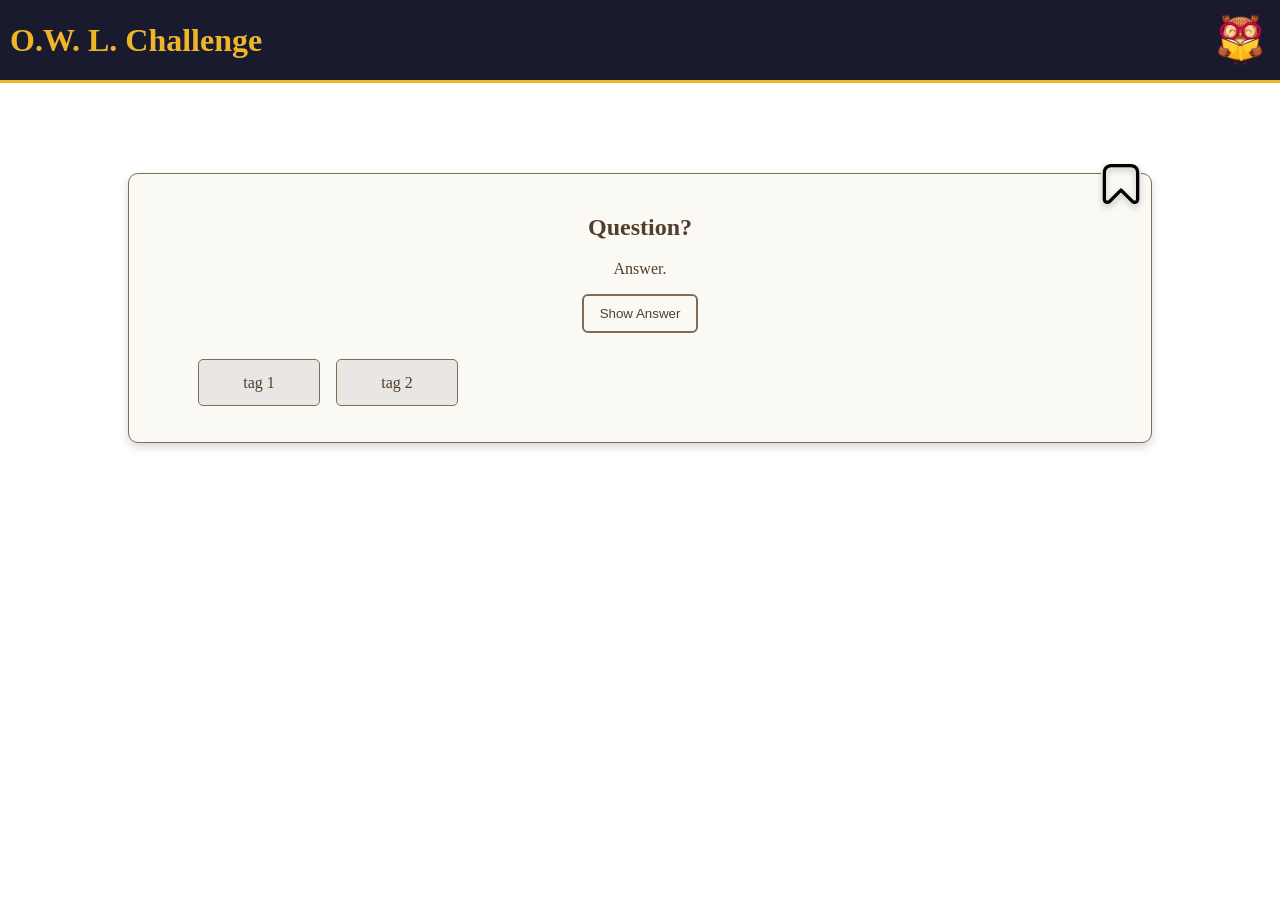
==== index.html @ 8cc373e9 "pretty cards with effects" ====
<!doctype html>
<html lang="en">
  <head>
    <meta charset="UTF-8" />
    <meta name="viewport" content="width=device-width, initial-scale=1.0" />
    <title>Harry Potter Quiz-App</title>
    <link rel="stylesheet" href="css/styles.css" />
  </head>
  <body>
    <header class="app-header">
      <h1>O.W. L. Challenge</h1>
      <img src="assets/owl.png" alt="owl icon" />
    </header>
    <main>
      <section class="card">
        <button class="bookmark">
          <img src="assets/bookmark-light.png" alt="bookmark light" />
        </button>
        <h2 class="card__question">Question?</h2>
        <p class="card__answer">Answer.</p>
        <button class="card__button">Show Answer</button>
        <ul class="card__tags">
          <li class="tag">tag 1</li>
          <li class="tag">tag 2</li>
        </ul>
      </section>
    </main>
  </body>
</html>
---- css/styles.css ----
@import url(header.css);
@import url(cards.css);
@import url(footer.css);

/* allgemeine Styles */

:root {
  --hogwarts-gold: #edb528;
  --dark-background: #1a1a2e;
  --light-background: white;
  --card-background: rgb(251, 249, 244);
}

body {
  margin: 0;
  background-color: var(--light-background);
  font-family: Georgia, "Times New Roman", Times, serif;
}
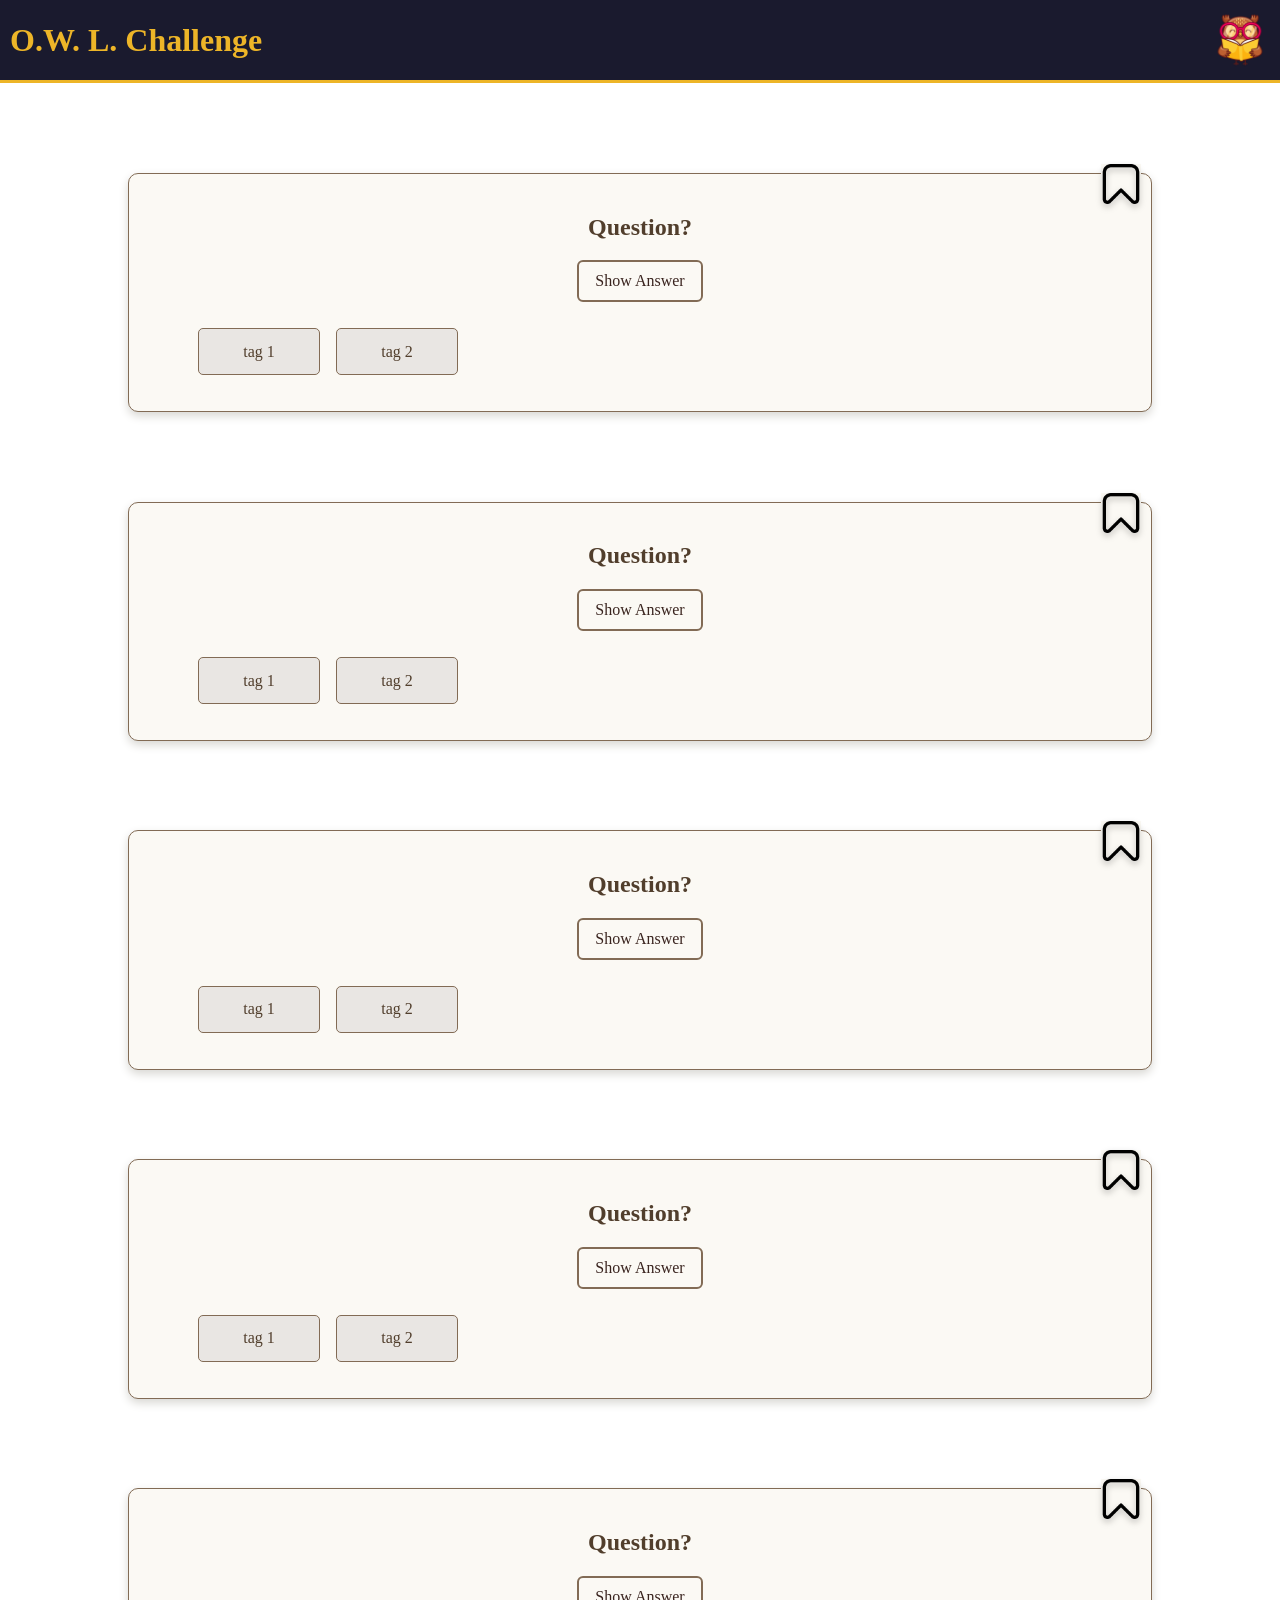
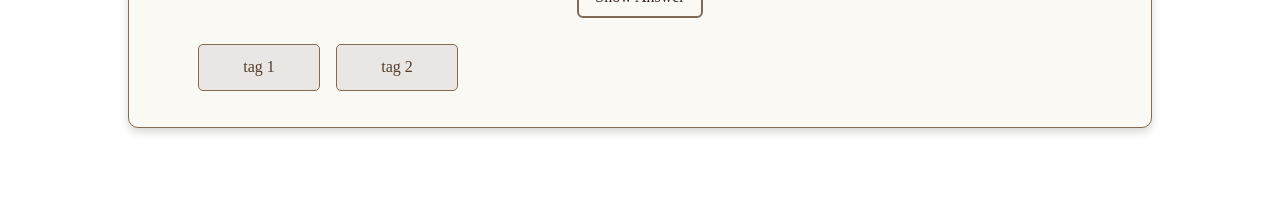
==== commit b8d37aee: "updated cards" ====
--- a/index.html
+++ b/index.html
@@ -13,12 +13,130 @@
     </header>
     <main>
       <section class="card">
-        <button class="bookmark">
-          <img src="assets/bookmark-light.png" alt="bookmark light" />
-        </button>
+        <input type="checkbox" id="bookmark1" class="bookmark-toggle" />
+        <label for="bookmark1" class="bookmark">
+          <img
+            class="bookmark-light"
+            src="assets/bookmark-light.png"
+            alt="bookmark"
+          />
+          <img
+            class="bookmark-dark"
+            src="assets/bookmark-dark.png"
+            alt="bookmark active"
+          />
+        </label>
         <h2 class="card__question">Question?</h2>
+        <input type="checkbox" id="answer1" class="answer-toggle" />
         <p class="card__answer">Answer.</p>
-        <button class="card__button">Show Answer</button>
+        <label for="answer1" class="card__button"
+          ><span class="show-text">Show Answer</span>
+          <span class="hide-text">Hide Answer</span>
+        </label>
+        <ul class="card__tags">
+          <li class="tag">tag 1</li>
+          <li class="tag">tag 2</li>
+        </ul>
+      </section>
+      <section class="card">
+        <input type="checkbox" id="bookmark2" class="bookmark-toggle" />
+        <label for="bookmark2" class="bookmark">
+          <img
+            class="bookmark-light"
+            src="assets/bookmark-light.png"
+            alt="bookmark"
+          />
+          <img
+            class="bookmark-dark"
+            src="assets/bookmark-dark.png"
+            alt="bookmark active"
+          />
+        </label>
+        <h2 class="card__question">Question?</h2>
+        <input type="checkbox" id="answer2" class="answer-toggle" />
+        <p class="card__answer">Answer.</p>
+        <label for="answer2" class="card__button"
+          ><span class="show-text">Show Answer</span>
+          <span class="hide-text">Hide Answer</span>
+        </label>
+        <ul class="card__tags">
+          <li class="tag">tag 1</li>
+          <li class="tag">tag 2</li>
+        </ul>
+      </section>
+      <section class="card">
+        <input type="checkbox" id="bookmark3" class="bookmark-toggle" />
+        <label for="bookmark3" class="bookmark">
+          <img
+            class="bookmark-light"
+            src="assets/bookmark-light.png"
+            alt="bookmark"
+          />
+          <img
+            class="bookmark-dark"
+            src="assets/bookmark-dark.png"
+            alt="bookmark active"
+          />
+        </label>
+        <h2 class="card__question">Question?</h2>
+        <input type="checkbox" id="answer3" class="answer-toggle" />
+        <p class="card__answer">Answer.</p>
+        <label for="answer3" class="card__button"
+          ><span class="show-text">Show Answer</span>
+          <span class="hide-text">Hide Answer</span>
+        </label>
+        <ul class="card__tags">
+          <li class="tag">tag 1</li>
+          <li class="tag">tag 2</li>
+        </ul>
+      </section>
+      <section class="card">
+        <input type="checkbox" id="bookmark4" class="bookmark-toggle" />
+        <label for="bookmark4" class="bookmark">
+          <img
+            class="bookmark-light"
+            src="assets/bookmark-light.png"
+            alt="bookmark"
+          />
+          <img
+            class="bookmark-dark"
+            src="assets/bookmark-dark.png"
+            alt="bookmark active"
+          />
+        </label>
+        <h2 class="card__question">Question?</h2>
+        <input type="checkbox" id="answer4" class="answer-toggle" />
+        <p class="card__answer">Answer.</p>
+        <label for="answer4" class="card__button"
+          ><span class="show-text">Show Answer</span>
+          <span class="hide-text">Hide Answer</span>
+        </label>
+        <ul class="card__tags">
+          <li class="tag">tag 1</li>
+          <li class="tag">tag 2</li>
+        </ul>
+      </section>
+      <section class="card">
+        <input type="checkbox" id="bookmark5" class="bookmark-toggle" />
+        <label for="bookmark5" class="bookmark">
+          <img
+            class="bookmark-light"
+            src="assets/bookmark-light.png"
+            alt="bookmark"
+          />
+          <img
+            class="bookmark-dark"
+            src="assets/bookmark-dark.png"
+            alt="bookmark active"
+          />
+        </label>
+        <h2 class="card__question">Question?</h2>
+        <input type="checkbox" id="answer5" class="answer-toggle" />
+        <p class="card__answer">Answer.</p>
+        <label for="answer5" class="card__button"
+          ><span class="show-text">Show Answer</span>
+          <span class="hide-text">Hide Answer</span>
+        </label>
         <ul class="card__tags">
           <li class="tag">tag 1</li>
           <li class="tag">tag 2</li>
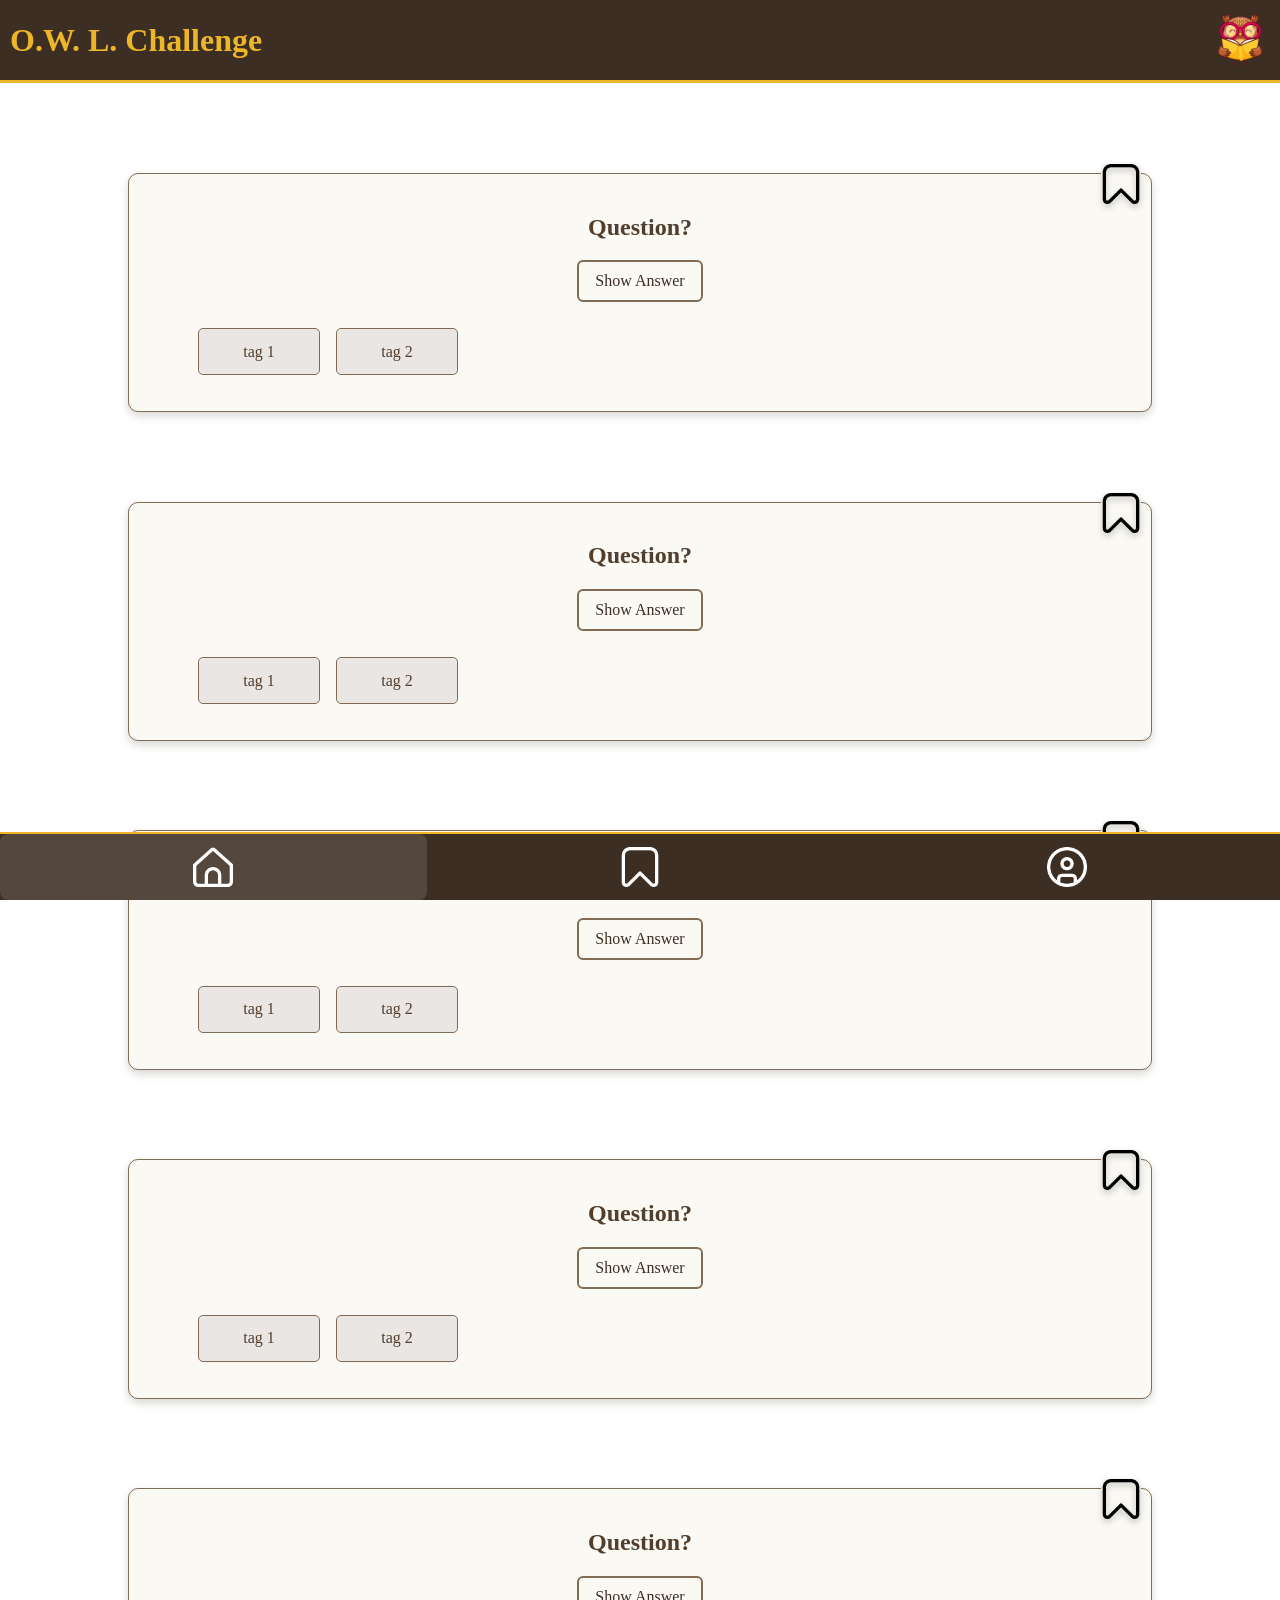
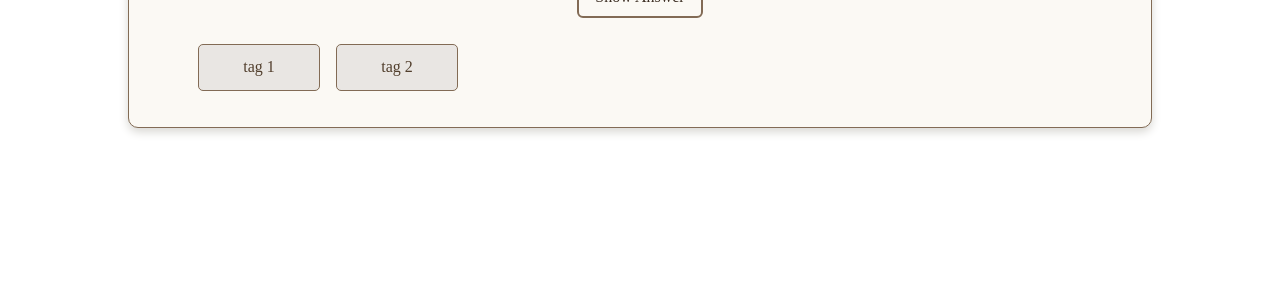
==== commit 36392663: "index.html ready" ====
--- a/index.html
+++ b/index.html
@@ -143,5 +143,18 @@
         </ul>
       </section>
     </main>
+    <footer class="app-footer">
+      <nav class="nav">
+        <a href="index.html" class="nav__link nav__link--active">
+          <img src="/assets/home-light.png" alt="home" />
+        </a>
+        <a href="bookmarks.html" class="nav__link">
+          <img src="/assets/bookmark-light.png" alt="bookmarks" />
+        </a>
+        <a href="profile.html" class="nav__link">
+          <img src="/assets/user-light.png" alt="profile" />
+        </a>
+      </nav>
+    </footer>
   </body>
 </html>
--- a/css/styles.css
+++ b/css/styles.css
@@ -6,13 +6,17 @@
 
 :root {
   --hogwarts-gold: #edb528;
-  --dark-background: #1a1a2e;
+  --dark-background: #3c2e23;
   --light-background: white;
   --card-background: rgb(251, 249, 244);
 }
 
 body {
   margin: 0;
-  background-color: var(--light-background);
+  background-color: white;
   font-family: Georgia, "Times New Roman", Times, serif;
 }
+
+main {
+  padding-bottom: 4rem;
+}
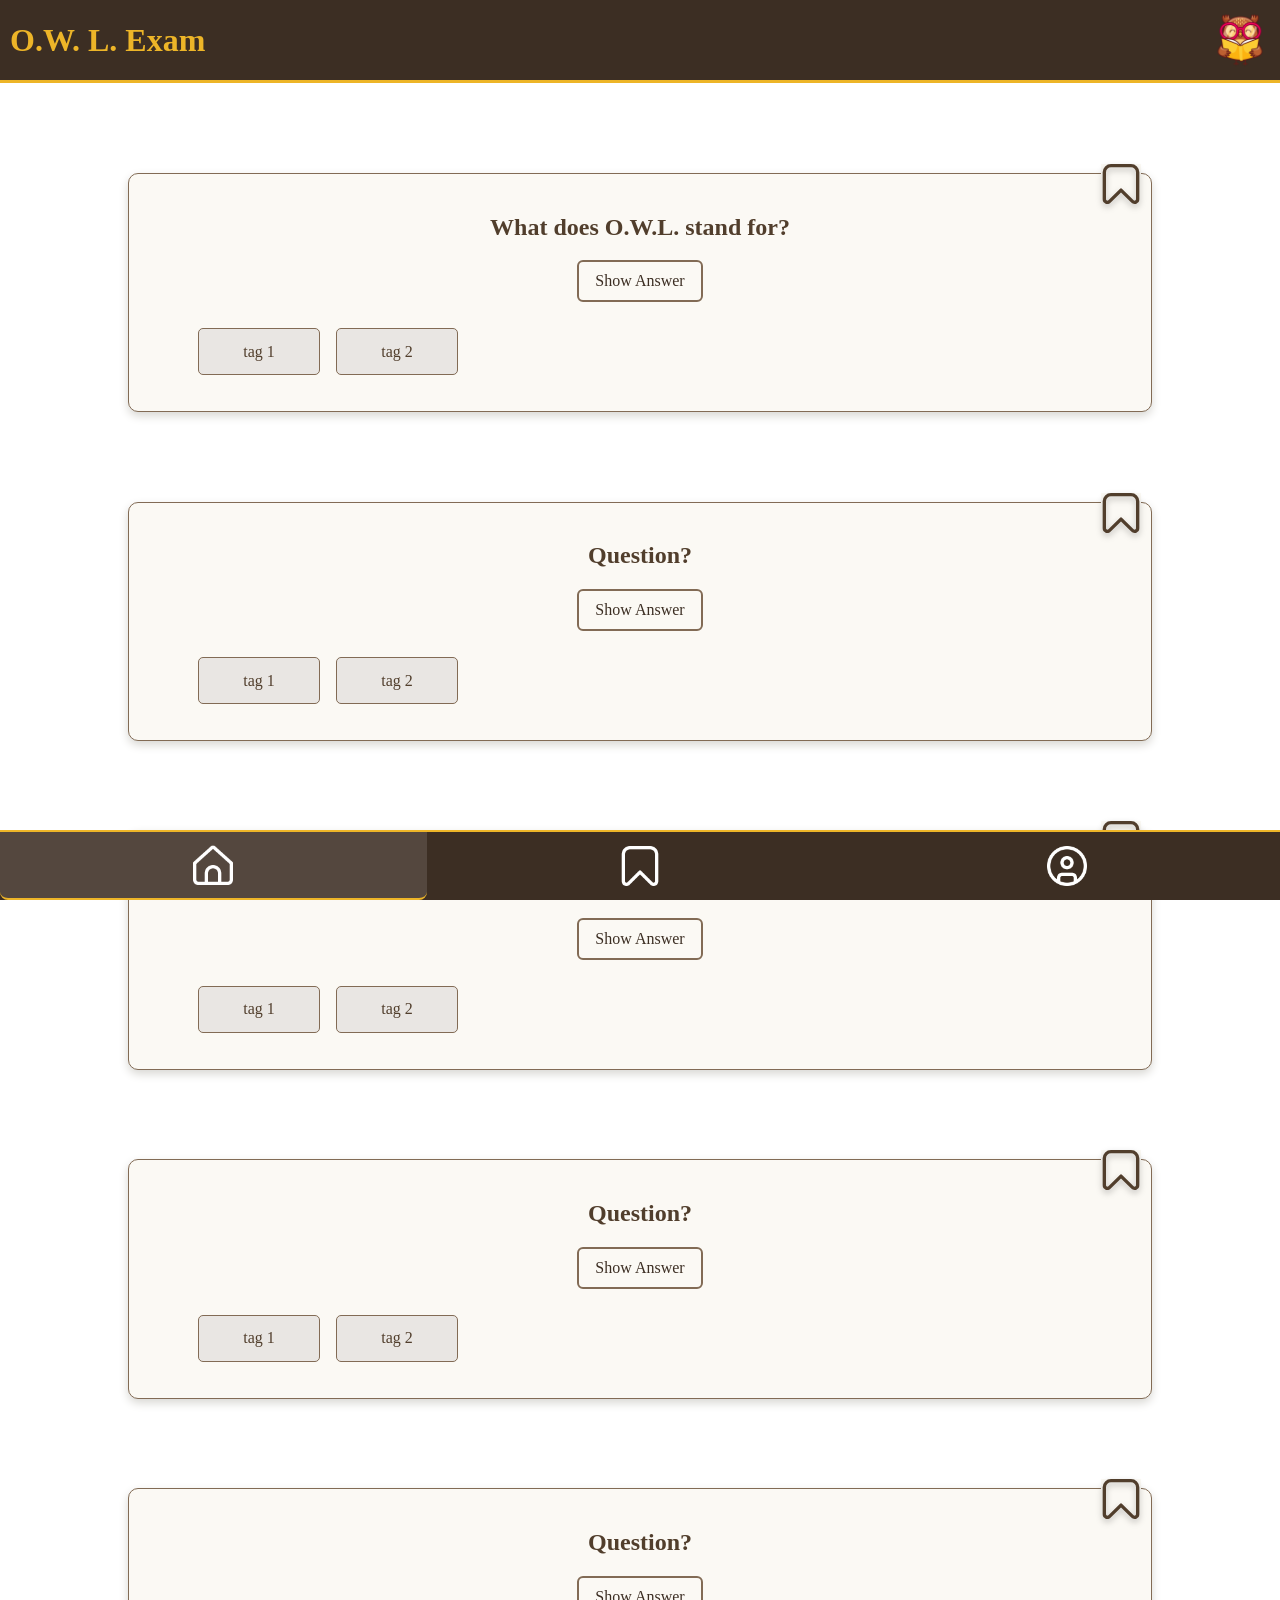
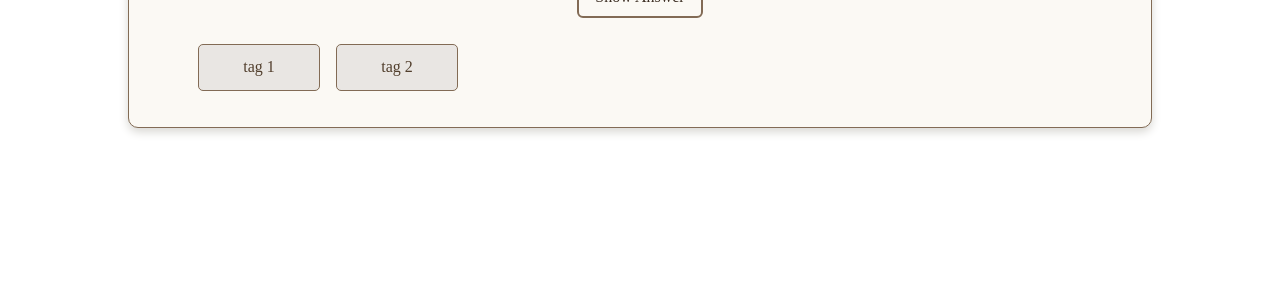
==== commit 28ad84c2: "added new bookmark icon, new footer" ====
--- a/index.html
+++ b/index.html
@@ -8,27 +8,30 @@
   </head>
   <body>
     <header class="app-header">
-      <h1>O.W. L. Challenge</h1>
+      <h1>O.W. L. Exam</h1>
       <img src="assets/owl.png" alt="owl icon" />
     </header>
     <main>
       <section class="card">
         <input type="checkbox" id="bookmark1" class="bookmark-toggle" />
-        <label for="bookmark1" class="bookmark">
-          <img
-            class="bookmark-light"
-            src="assets/bookmark-light.png"
-            alt="bookmark"
-          />
-          <img
-            class="bookmark-dark"
-            src="assets/bookmark-dark.png"
-            alt="bookmark active"
-          />
+        <label for="bookmark1" class="bookmark" aria-label="bookmark">
+          <svg class="bookmark-outline" viewBox="0 0 24 24" aria-hidden="true">
+            <path
+              d="M20.137,24a2.8,2.8,0,0,1-1.987-.835L12,17.051,5.85,23.169a2.8,2.8,0,0,1-3.095.609A2.8,2.8,0,0,1,1,21.154V5A5,5,0,0,1,6,0H18a5,5,0,0,1,5,5V21.154a2.8,2.8,0,0,1-1.751,2.624A2.867,2.867,0,0,1,20.137,24ZM6,2A3,3,0,0,0,3,5V21.154a.843.843,0,0,0,1.437.6h0L11.3,14.933a1,1,0,0,1,1.41,0l6.855,6.819a.843.843,0,0,0,1.437-.6V5a3,3,0,0,0-3-3Z"
+            />
+          </svg>
+          <svg class="bookmark-filled" viewBox="0 0 24 24">
+            <path
+              d="M2.849,23.55a2.954,2.954,0,0,0,3.266-.644L12,17.053l5.885,5.853a2.956,2.956,0,0,0,2.1.881,3.05,3.05,0,0,0,1.17-.237A2.953,2.953,0,0,0,23,20.779V5a5.006,5.006,0,0,0-5-5H6A5.006,5.006,0,0,0,1,5V20.779A2.953,2.953,0,0,0,2.849,23.55Z"
+            />
+          </svg>
         </label>
-        <h2 class="card__question">Question?</h2>
+        <h2 class="card__question">What does O.W.L. stand for?</h2>
         <input type="checkbox" id="answer1" class="answer-toggle" />
-        <p class="card__answer">Answer.</p>
+        <p class="card__answer">
+          Ordinary Wizarding Levels<br />These are important exams that Hogwarts
+          students take at the end of their fifth year.
+        </p>
         <label for="answer1" class="card__button"
           ><span class="show-text">Show Answer</span>
           <span class="hide-text">Hide Answer</span>
@@ -40,17 +43,17 @@
       </section>
       <section class="card">
         <input type="checkbox" id="bookmark2" class="bookmark-toggle" />
-        <label for="bookmark2" class="bookmark">
-          <img
-            class="bookmark-light"
-            src="assets/bookmark-light.png"
-            alt="bookmark"
-          />
-          <img
-            class="bookmark-dark"
-            src="assets/bookmark-dark.png"
-            alt="bookmark active"
-          />
+        <label for="bookmark2" class="bookmark" aria-label="bookmark">
+          <svg class="bookmark-outline" viewBox="0 0 24 24" aria-hidden="true">
+            <path
+              d="M20.137,24a2.8,2.8,0,0,1-1.987-.835L12,17.051,5.85,23.169a2.8,2.8,0,0,1-3.095.609A2.8,2.8,0,0,1,1,21.154V5A5,5,0,0,1,6,0H18a5,5,0,0,1,5,5V21.154a2.8,2.8,0,0,1-1.751,2.624A2.867,2.867,0,0,1,20.137,24ZM6,2A3,3,0,0,0,3,5V21.154a.843.843,0,0,0,1.437.6h0L11.3,14.933a1,1,0,0,1,1.41,0l6.855,6.819a.843.843,0,0,0,1.437-.6V5a3,3,0,0,0-3-3Z"
+            />
+          </svg>
+          <svg class="bookmark-filled" viewBox="0 0 24 24">
+            <path
+              d="M2.849,23.55a2.954,2.954,0,0,0,3.266-.644L12,17.053l5.885,5.853a2.956,2.956,0,0,0,2.1.881,3.05,3.05,0,0,0,1.17-.237A2.953,2.953,0,0,0,23,20.779V5a5.006,5.006,0,0,0-5-5H6A5.006,5.006,0,0,0,1,5V20.779A2.953,2.953,0,0,0,2.849,23.55Z"
+            />
+          </svg>
         </label>
         <h2 class="card__question">Question?</h2>
         <input type="checkbox" id="answer2" class="answer-toggle" />
@@ -66,17 +69,17 @@
       </section>
       <section class="card">
         <input type="checkbox" id="bookmark3" class="bookmark-toggle" />
-        <label for="bookmark3" class="bookmark">
-          <img
-            class="bookmark-light"
-            src="assets/bookmark-light.png"
-            alt="bookmark"
-          />
-          <img
-            class="bookmark-dark"
-            src="assets/bookmark-dark.png"
-            alt="bookmark active"
-          />
+        <label for="bookmark3" class="bookmark" aria-label="bookmark">
+          <svg class="bookmark-outline" viewBox="0 0 24 24" aria-hidden="true">
+            <path
+              d="M20.137,24a2.8,2.8,0,0,1-1.987-.835L12,17.051,5.85,23.169a2.8,2.8,0,0,1-3.095.609A2.8,2.8,0,0,1,1,21.154V5A5,5,0,0,1,6,0H18a5,5,0,0,1,5,5V21.154a2.8,2.8,0,0,1-1.751,2.624A2.867,2.867,0,0,1,20.137,24ZM6,2A3,3,0,0,0,3,5V21.154a.843.843,0,0,0,1.437.6h0L11.3,14.933a1,1,0,0,1,1.41,0l6.855,6.819a.843.843,0,0,0,1.437-.6V5a3,3,0,0,0-3-3Z"
+            />
+          </svg>
+          <svg class="bookmark-filled" viewBox="0 0 24 24">
+            <path
+              d="M2.849,23.55a2.954,2.954,0,0,0,3.266-.644L12,17.053l5.885,5.853a2.956,2.956,0,0,0,2.1.881,3.05,3.05,0,0,0,1.17-.237A2.953,2.953,0,0,0,23,20.779V5a5.006,5.006,0,0,0-5-5H6A5.006,5.006,0,0,0,1,5V20.779A2.953,2.953,0,0,0,2.849,23.55Z"
+            />
+          </svg>
         </label>
         <h2 class="card__question">Question?</h2>
         <input type="checkbox" id="answer3" class="answer-toggle" />
@@ -92,17 +95,17 @@
       </section>
       <section class="card">
         <input type="checkbox" id="bookmark4" class="bookmark-toggle" />
-        <label for="bookmark4" class="bookmark">
-          <img
-            class="bookmark-light"
-            src="assets/bookmark-light.png"
-            alt="bookmark"
-          />
-          <img
-            class="bookmark-dark"
-            src="assets/bookmark-dark.png"
-            alt="bookmark active"
-          />
+        <label for="bookmark4" class="bookmark" aria-label="bookmark">
+          <svg class="bookmark-outline" viewBox="0 0 24 24" aria-hidden="true">
+            <path
+              d="M20.137,24a2.8,2.8,0,0,1-1.987-.835L12,17.051,5.85,23.169a2.8,2.8,0,0,1-3.095.609A2.8,2.8,0,0,1,1,21.154V5A5,5,0,0,1,6,0H18a5,5,0,0,1,5,5V21.154a2.8,2.8,0,0,1-1.751,2.624A2.867,2.867,0,0,1,20.137,24ZM6,2A3,3,0,0,0,3,5V21.154a.843.843,0,0,0,1.437.6h0L11.3,14.933a1,1,0,0,1,1.41,0l6.855,6.819a.843.843,0,0,0,1.437-.6V5a3,3,0,0,0-3-3Z"
+            />
+          </svg>
+          <svg class="bookmark-filled" viewBox="0 0 24 24">
+            <path
+              d="M2.849,23.55a2.954,2.954,0,0,0,3.266-.644L12,17.053l5.885,5.853a2.956,2.956,0,0,0,2.1.881,3.05,3.05,0,0,0,1.17-.237A2.953,2.953,0,0,0,23,20.779V5a5.006,5.006,0,0,0-5-5H6A5.006,5.006,0,0,0,1,5V20.779A2.953,2.953,0,0,0,2.849,23.55Z"
+            />
+          </svg>
         </label>
         <h2 class="card__question">Question?</h2>
         <input type="checkbox" id="answer4" class="answer-toggle" />
@@ -118,17 +121,17 @@
       </section>
       <section class="card">
         <input type="checkbox" id="bookmark5" class="bookmark-toggle" />
-        <label for="bookmark5" class="bookmark">
-          <img
-            class="bookmark-light"
-            src="assets/bookmark-light.png"
-            alt="bookmark"
-          />
-          <img
-            class="bookmark-dark"
-            src="assets/bookmark-dark.png"
-            alt="bookmark active"
-          />
+        <label for="bookmark5" class="bookmark" aria-label="bookmark">
+          <svg class="bookmark-outline" viewBox="0 0 24 24" aria-hidden="true">
+            <path
+              d="M20.137,24a2.8,2.8,0,0,1-1.987-.835L12,17.051,5.85,23.169a2.8,2.8,0,0,1-3.095.609A2.8,2.8,0,0,1,1,21.154V5A5,5,0,0,1,6,0H18a5,5,0,0,1,5,5V21.154a2.8,2.8,0,0,1-1.751,2.624A2.867,2.867,0,0,1,20.137,24ZM6,2A3,3,0,0,0,3,5V21.154a.843.843,0,0,0,1.437.6h0L11.3,14.933a1,1,0,0,1,1.41,0l6.855,6.819a.843.843,0,0,0,1.437-.6V5a3,3,0,0,0-3-3Z"
+            />
+          </svg>
+          <svg class="bookmark-filled" viewBox="0 0 24 24">
+            <path
+              d="M2.849,23.55a2.954,2.954,0,0,0,3.266-.644L12,17.053l5.885,5.853a2.956,2.956,0,0,0,2.1.881,3.05,3.05,0,0,0,1.17-.237A2.953,2.953,0,0,0,23,20.779V5a5.006,5.006,0,0,0-5-5H6A5.006,5.006,0,0,0,1,5V20.779A2.953,2.953,0,0,0,2.849,23.55Z"
+            />
+          </svg>
         </label>
         <h2 class="card__question">Question?</h2>
         <input type="checkbox" id="answer5" class="answer-toggle" />
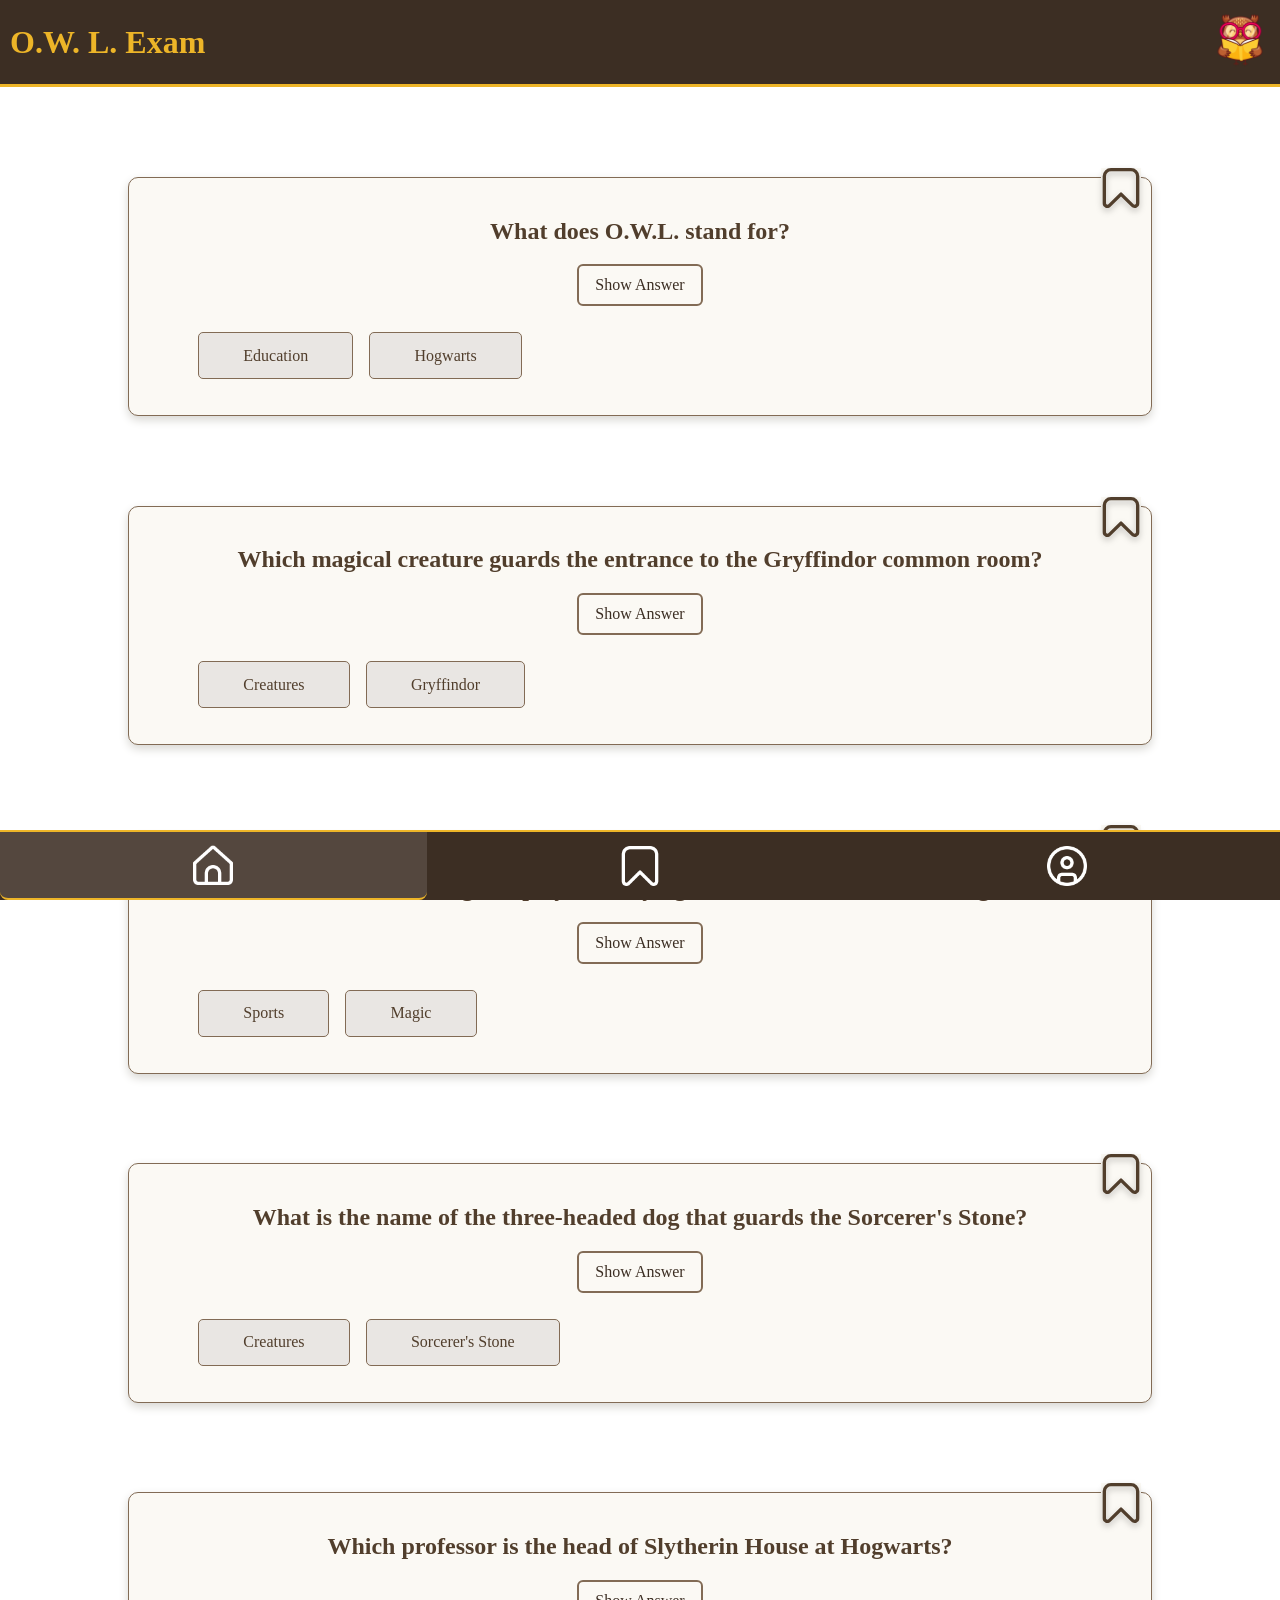
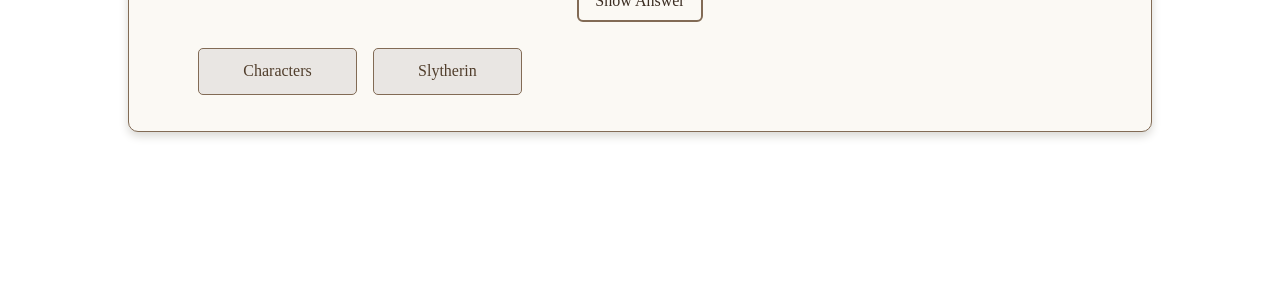
==== commit 3aab8cc7: "first accessbility" ====
--- a/index.html
+++ b/index.html
@@ -9,10 +9,12 @@
   <body>
     <header class="app-header">
       <h1>O.W. L. Exam</h1>
-      <img src="assets/owl.png" alt="owl icon" />
+      <a href="index.html" aria-label="go to home page">
+        <img src="assets/owl.png" alt="reading owl icon" />
+      </a>
     </header>
     <main>
-      <section class="card">
+      <section class="card" tabindex="0" aria-label="Question">
         <input type="checkbox" id="bookmark1" class="bookmark-toggle" />
         <label for="bookmark1" class="bookmark" aria-label="bookmark">
           <svg class="bookmark-outline" viewBox="0 0 24 24" aria-hidden="true">
@@ -37,8 +39,8 @@
           <span class="hide-text">Hide Answer</span>
         </label>
         <ul class="card__tags">
-          <li class="tag">tag 1</li>
-          <li class="tag">tag 2</li>
+          <li class="tag">Education</li>
+          <li class="tag">Hogwarts</li>
         </ul>
       </section>
       <section class="card">
@@ -55,16 +57,19 @@
             />
           </svg>
         </label>
-        <h2 class="card__question">Question?</h2>
+        <h2 class="card__question">
+          Which magical creature guards the entrance to the Gryffindor common
+          room?
+        </h2>
         <input type="checkbox" id="answer2" class="answer-toggle" />
-        <p class="card__answer">Answer.</p>
+        <p class="card__answer">The Fat Lady (portrait)</p>
         <label for="answer2" class="card__button"
           ><span class="show-text">Show Answer</span>
           <span class="hide-text">Hide Answer</span>
         </label>
         <ul class="card__tags">
-          <li class="tag">tag 1</li>
-          <li class="tag">tag 2</li>
+          <li class="tag">Creatures</li>
+          <li class="tag">Gryffindor</li>
         </ul>
       </section>
       <section class="card">
@@ -81,16 +86,19 @@
             />
           </svg>
         </label>
-        <h2 class="card__question">Question?</h2>
+        <h2 class="card__question">
+          What is the name of the game played on flying broomsticks in the
+          wizarding world?
+        </h2>
         <input type="checkbox" id="answer3" class="answer-toggle" />
-        <p class="card__answer">Answer.</p>
+        <p class="card__answer">Quidditch</p>
         <label for="answer3" class="card__button"
           ><span class="show-text">Show Answer</span>
           <span class="hide-text">Hide Answer</span>
         </label>
         <ul class="card__tags">
-          <li class="tag">tag 1</li>
-          <li class="tag">tag 2</li>
+          <li class="tag">Sports</li>
+          <li class="tag">Magic</li>
         </ul>
       </section>
       <section class="card">
@@ -107,16 +115,19 @@
             />
           </svg>
         </label>
-        <h2 class="card__question">Question?</h2>
+        <h2 class="card__question">
+          What is the name of the three-headed dog that guards the Sorcerer's
+          Stone?
+        </h2>
         <input type="checkbox" id="answer4" class="answer-toggle" />
-        <p class="card__answer">Answer.</p>
+        <p class="card__answer">Fluffy</p>
         <label for="answer4" class="card__button"
           ><span class="show-text">Show Answer</span>
           <span class="hide-text">Hide Answer</span>
         </label>
         <ul class="card__tags">
-          <li class="tag">tag 1</li>
-          <li class="tag">tag 2</li>
+          <li class="tag">Creatures</li>
+          <li class="tag">Sorcerer's Stone</li>
         </ul>
       </section>
       <section class="card">
@@ -133,20 +144,22 @@
             />
           </svg>
         </label>
-        <h2 class="card__question">Question?</h2>
+        <h2 class="card__question">
+          Which professor is the head of Slytherin House at Hogwarts?
+        </h2>
         <input type="checkbox" id="answer5" class="answer-toggle" />
-        <p class="card__answer">Answer.</p>
+        <p class="card__answer">Severus Snape</p>
         <label for="answer5" class="card__button"
           ><span class="show-text">Show Answer</span>
           <span class="hide-text">Hide Answer</span>
         </label>
         <ul class="card__tags">
-          <li class="tag">tag 1</li>
-          <li class="tag">tag 2</li>
+          <li class="tag">Characters</li>
+          <li class="tag">Slytherin</li>
         </ul>
       </section>
     </main>
-    <footer class="app-footer">
+    <footer class="app-footer" aria-label="main navigation">
       <nav class="nav">
         <a href="index.html" class="nav__link nav__link--active">
           <img src="/assets/home-light.png" alt="home" />
--- a/css/styles.css
+++ b/css/styles.css
@@ -7,8 +7,11 @@
 :root {
   --hogwarts-gold: #edb528;
   --dark-background: #3c2e23;
-  --light-background: white;
   --card-background: rgb(251, 249, 244);
+  --text-color: #513e2c;
+  --border-color: #826b55;
+  --card-button: #3c2e23;
+  --bookmark-filled: rgb(163, 34, 34);
 }
 
 body {
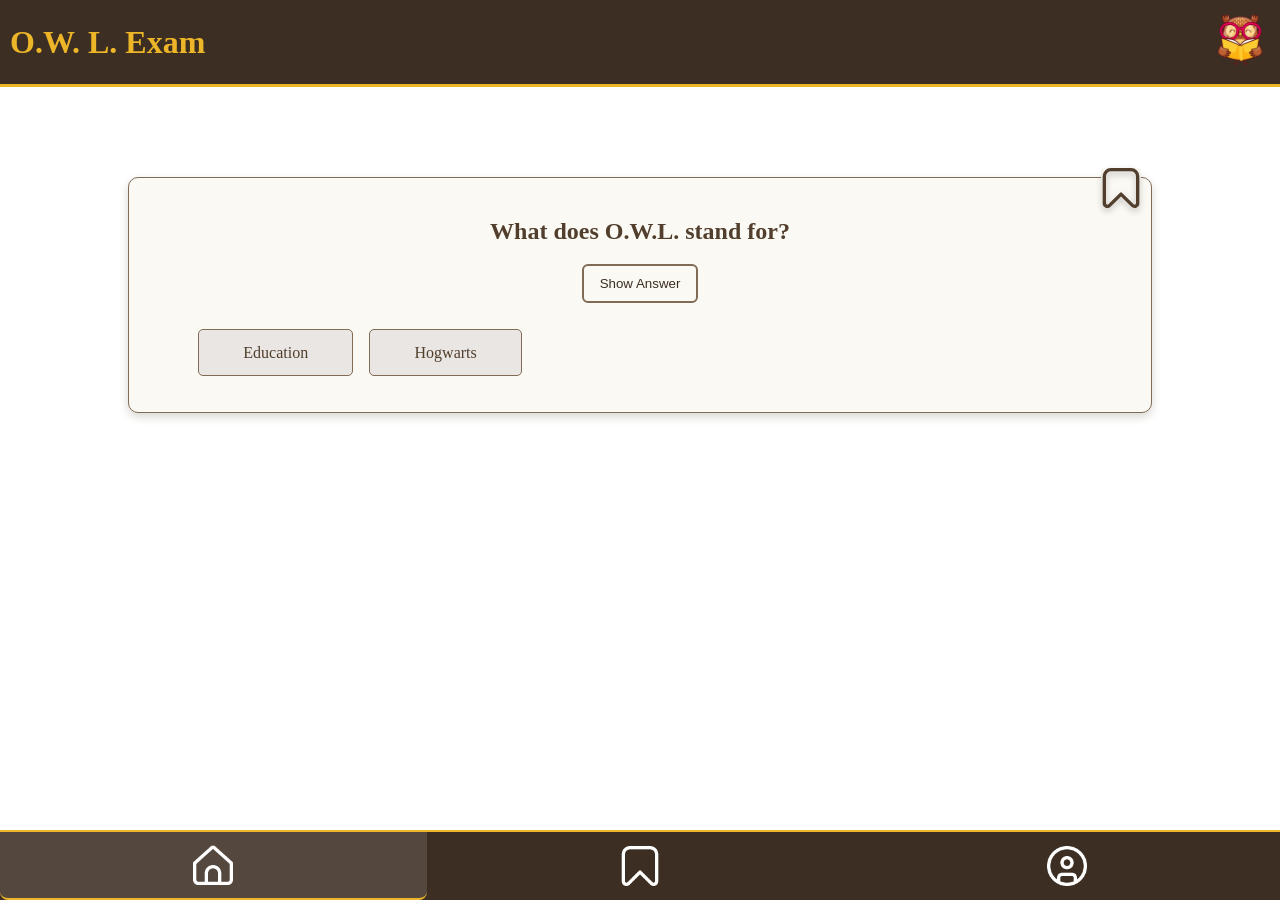
==== commit fba2677d: "Toggle functionality applied" ====
--- a/index.html
+++ b/index.html
@@ -14,9 +14,15 @@
       </a>
     </header>
     <main>
-      <section class="card" tabindex="0" aria-label="Question">
-        <input type="checkbox" id="bookmark1" class="bookmark-toggle" />
-        <label for="bookmark1" class="bookmark" aria-label="bookmark">
+      <section class="card" aria-label="Question">
+        <!-- <input type="checkbox" id="bookmark1" class="bookmark-toggle" checked /> -->
+        <button
+          type="button"
+          class="bookmark"
+          data-js="bookmark"
+          aria-pressed="false"
+          aria-label="bookmark"
+        >
           <svg class="bookmark-outline" viewBox="0 0 24 24" aria-hidden="true">
             <path
               d="M20.137,24a2.8,2.8,0,0,1-1.987-.835L12,17.051,5.85,23.169a2.8,2.8,0,0,1-3.095.609A2.8,2.8,0,0,1,1,21.154V5A5,5,0,0,1,6,0H18a5,5,0,0,1,5,5V21.154a2.8,2.8,0,0,1-1.751,2.624A2.867,2.867,0,0,1,20.137,24ZM6,2A3,3,0,0,0,3,5V21.154a.843.843,0,0,0,1.437.6h0L11.3,14.933a1,1,0,0,1,1.41,0l6.855,6.819a.843.843,0,0,0,1.437-.6V5a3,3,0,0,0-3-3Z"
@@ -27,25 +33,36 @@
               d="M2.849,23.55a2.954,2.954,0,0,0,3.266-.644L12,17.053l5.885,5.853a2.956,2.956,0,0,0,2.1.881,3.05,3.05,0,0,0,1.17-.237A2.953,2.953,0,0,0,23,20.779V5a5.006,5.006,0,0,0-5-5H6A5.006,5.006,0,0,0,1,5V20.779A2.953,2.953,0,0,0,2.849,23.55Z"
             />
           </svg>
-        </label>
+        </button>
         <h2 class="card__question">What does O.W.L. stand for?</h2>
-        <input type="checkbox" id="answer1" class="answer-toggle" />
-        <p class="card__answer">
+        <!-- <input type="checkbox" id="answer1" class="answer-toggle" /> -->
+        <p class="card__answer" id="answer-text">
           Ordinary Wizarding Levels<br />These are important exams that Hogwarts
           students take at the end of their fifth year.
         </p>
-        <label for="answer1" class="card__button"
-          ><span class="show-text">Show Answer</span>
+        <button
+          type="button"
+          class="card__button"
+          data-js="answer-button"
+          aria-expanded="false"
+          aria-controls="answer-text"
+        >
+          <span class="show-text">Show Answer</span>
           <span class="hide-text">Hide Answer</span>
-        </label>
+        </button>
         <ul class="card__tags">
           <li class="tag">Education</li>
           <li class="tag">Hogwarts</li>
         </ul>
       </section>
-      <section class="card">
+      <!-- <section class="card" tabindex="0">
         <input type="checkbox" id="bookmark2" class="bookmark-toggle" />
-        <label for="bookmark2" class="bookmark" aria-label="bookmark">
+        <label
+          for="bookmark2"
+          class="bookmark"
+          tabindex="0"
+          aria-label="bookmark"
+        >
           <svg class="bookmark-outline" viewBox="0 0 24 24" aria-hidden="true">
             <path
               d="M20.137,24a2.8,2.8,0,0,1-1.987-.835L12,17.051,5.85,23.169a2.8,2.8,0,0,1-3.095.609A2.8,2.8,0,0,1,1,21.154V5A5,5,0,0,1,6,0H18a5,5,0,0,1,5,5V21.154a2.8,2.8,0,0,1-1.751,2.624A2.867,2.867,0,0,1,20.137,24ZM6,2A3,3,0,0,0,3,5V21.154a.843.843,0,0,0,1.437.6h0L11.3,14.933a1,1,0,0,1,1.41,0l6.855,6.819a.843.843,0,0,0,1.437-.6V5a3,3,0,0,0-3-3Z"
@@ -157,7 +174,7 @@
           <li class="tag">Characters</li>
           <li class="tag">Slytherin</li>
         </ul>
-      </section>
+      </section> -->
     </main>
     <footer class="app-footer" aria-label="main navigation">
       <nav class="nav">
@@ -172,5 +189,6 @@
         </a>
       </nav>
     </footer>
+    <script src="js/index.js"></script>
   </body>
 </html>
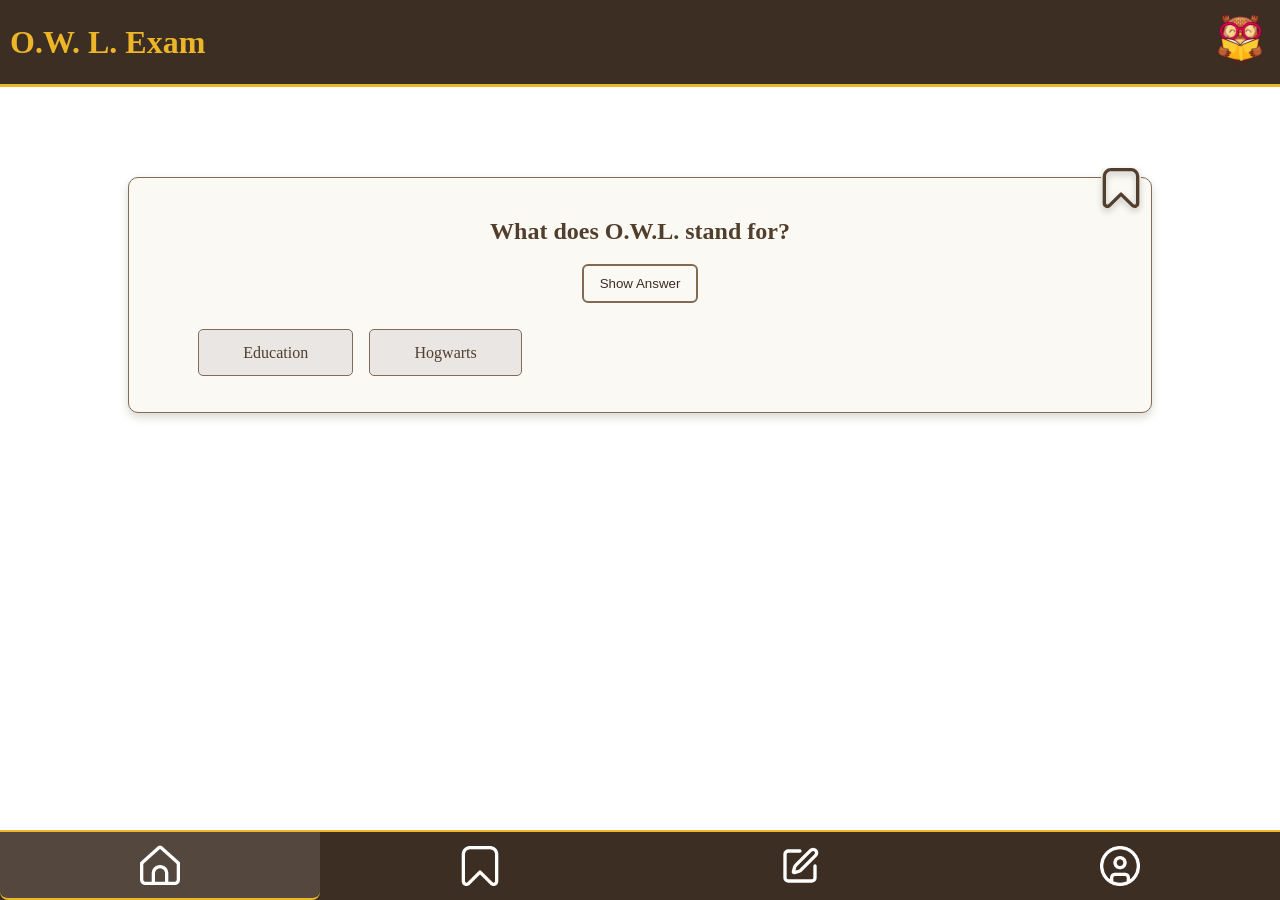
==== commit 1cc5f158: "forms added" ====
--- a/index.html
+++ b/index.html
@@ -176,13 +176,16 @@
         </ul>
       </section> -->
     </main>
-    <footer class="app-footer" aria-label="main navigation">
-      <nav class="nav">
+    <footer class="app-footer">
+      <nav class="nav" aria-label="main navigation">
         <a href="index.html" class="nav__link nav__link--active">
           <img src="/assets/home-light.png" alt="home" />
         </a>
         <a href="bookmarks.html" class="nav__link">
           <img src="/assets/bookmark-light.png" alt="bookmarks" />
+        </a>
+        <a href="form.html" class="nav__link">
+          <img src="/assets/square-pen.svg" alt="add bookmark page" />
         </a>
         <a href="profile.html" class="nav__link">
           <img src="/assets/user-light.png" alt="profile" />
--- a/css/styles.css
+++ b/css/styles.css
@@ -1,6 +1,7 @@
 @import url(header.css);
 @import url(cards.css);
 @import url(footer.css);
+@import url(forms.css);
 
 /* allgemeine Styles */
 
